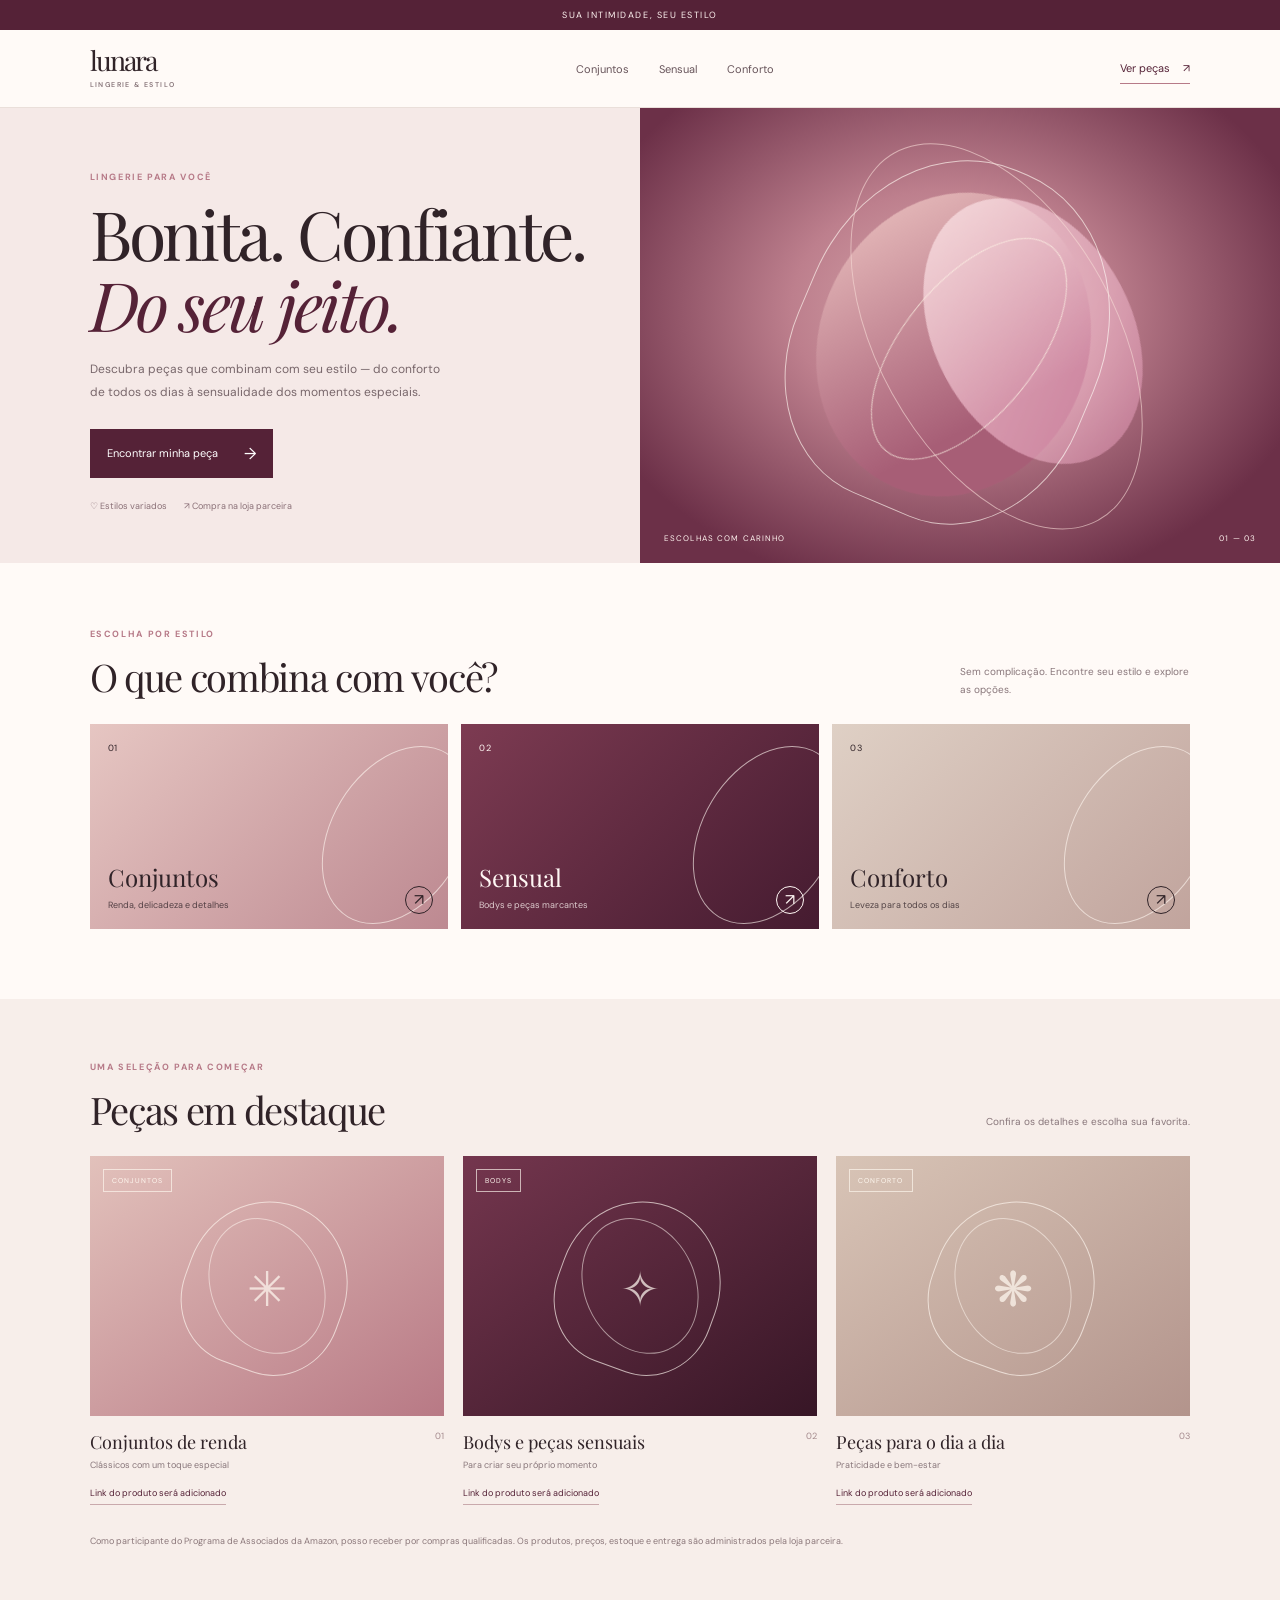
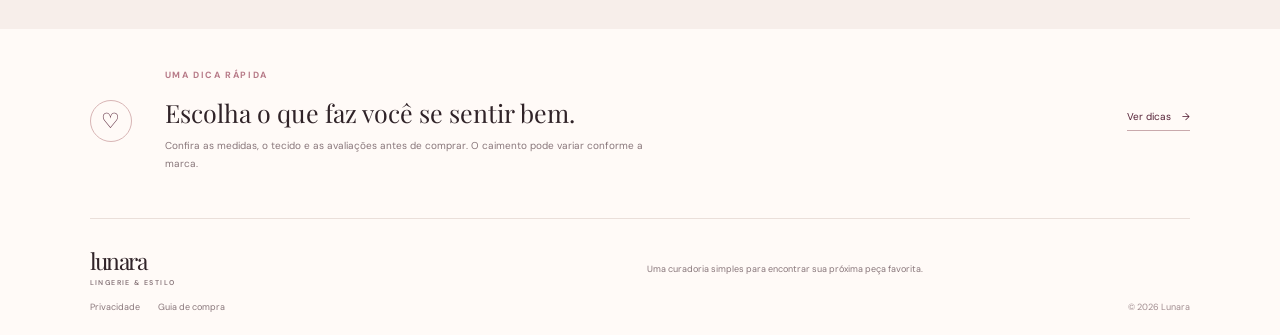
==== index.html @ 646469ec "Add files via upload" ====
<!doctype html>
<html lang="pt-BR">
<head>
  <meta charset="utf-8">
  <meta name="viewport" content="width=device-width, initial-scale=1">
  <meta name="description" content="Encontre lingerie bonita, confortável e marcante em uma seleção simples de explorar.">
  <title>Lunara — Lingerie</title>
  <link rel="stylesheet" href="styles.css">
</head>
<body>
  <div class="topbar">SUA INTIMIDADE, SEU ESTILO</div>
  <header class="header">
    <a class="logo" href="#inicio" aria-label="Lunara, início">lunara<small>LINGERIE & ESTILO</small></a>
    <nav><a href="#conjuntos">Conjuntos</a><a href="#sensual">Sensual</a><a href="#conforto">Conforto</a></nav>
    <a class="header-link" href="#selecionados">Ver peças <span>↗</span></a>
  </header>

  <main id="inicio">
    <section class="hero">
      <div class="hero-copy">
        <p class="kicker">LINGERIE PARA VOCÊ</p>
        <h1>Bonita. Confiante.<br><i>Do seu jeito.</i></h1>
        <p>Descubra peças que combinam com seu estilo — do conforto de todos os dias à sensualidade dos momentos especiais.</p>
        <a class="primary-button" href="#selecionados">Encontrar minha peça <span>→</span></a>
        <div class="hero-benefits"><span>♡ Estilos variados</span><span>↗ Compra na loja parceira</span></div>
      </div>
      <div class="hero-visual" aria-label="Arte abstrata em tons de rosa e vinho">
        <div class="shape shape-a"></div><div class="shape shape-b"></div><div class="shape shape-c"></div>
        <div class="visual-label"><span>ESCOLHAS COM CARINHO</span><span>01 — 03</span></div>
      </div>
    </section>

    <section class="categories" id="conjuntos">
      <div class="section-title"><div><p class="kicker">ESCOLHA POR ESTILO</p><h2>O que combina com você?</h2></div><p>Sem complicação. Encontre seu estilo e explore as opções.</p></div>
      <div class="category-list">
        <a class="category cat-one" href="#selecionados"><span class="cat-num">01</span><div><h3>Conjuntos</h3><p>Renda, delicadeza e detalhes</p></div><span class="arrow">↗</span></a>
        <a class="category cat-two" id="sensual" href="#selecionados"><span class="cat-num">02</span><div><h3>Sensual</h3><p>Bodys e peças marcantes</p></div><span class="arrow">↗</span></a>
        <a class="category cat-three" id="conforto" href="#selecionados"><span class="cat-num">03</span><div><h3>Conforto</h3><p>Leveza para todos os dias</p></div><span class="arrow">↗</span></a>
      </div>
    </section>

    <section class="featured" id="selecionados">
      <div class="section-title"><div><p class="kicker">UMA SELEÇÃO PARA COMEÇAR</p><h2>Peças em destaque</h2></div><p>Confira os detalhes e escolha sua favorita.</p></div>
      <div class="product-list">
        <article class="product">
          <div class="product-image product-one"><span>CONJUNTOS</span><b>✳</b></div>
          <div class="product-meta"><div><h3>Conjuntos de renda</h3><p>Clássicos com um toque especial</p></div><span>01</span></div>
          <a class="product-link" href="#" aria-disabled="true" onclick="return false">Link do produto será adicionado</a>
        </article>
        <article class="product">
          <div class="product-image product-two"><span>BODYS</span><b>✧</b></div>
          <div class="product-meta"><div><h3>Bodys e peças sensuais</h3><p>Para criar seu próprio momento</p></div><span>02</span></div>
          <a class="product-link" href="#" aria-disabled="true" onclick="return false">Link do produto será adicionado</a>
        </article>
        <article class="product">
          <div class="product-image product-three"><span>CONFORTO</span><b>❋</b></div>
          <div class="product-meta"><div><h3>Peças para o dia a dia</h3><p>Praticidade e bem-estar</p></div><span>03</span></div>
          <a class="product-link" href="#" aria-disabled="true" onclick="return false">Link do produto será adicionado</a>
        </article>
      </div>
      <p class="disclosure">Como participante do Programa de Associados da Amazon, posso receber por compras qualificadas. Os produtos, preços, estoque e entrega são administrados pela loja parceira.</p>
    </section>

    <section class="simple-guide">
      <div class="guide-icon">♡</div><div><p class="kicker">UMA DICA RÁPIDA</p><h2>Escolha o que faz você se sentir bem.</h2><p>Confira as medidas, o tecido e as avaliações antes de comprar. O caimento pode variar conforme a marca.</p></div><a href="guia.html">Ver dicas <span>→</span></a>
    </section>
  </main>
  <footer><a class="logo footer-logo" href="#inicio">lunara<small>LINGERIE & ESTILO</small></a><p>Uma curadoria simples para encontrar sua próxima peça favorita.</p><div><a href="privacidade.html">Privacidade</a><a href="guia.html">Guia de compra</a></div><small class="copyright">© <span id="year"></span> Lunara</small></footer>
  <script src="script.js"></script>
</body>
</html>
---- styles.css ----
@import url('https://fonts.googleapis.com/css2?family=DM+Sans:wght@400;500;600;700&family=Playfair+Display:ital,wght@0,400;0,500;1,400;1,500&display=swap');
:root{--wine:#552237;--rose:#b77a88;--blush:#f5e9e7;--cream:#fffaf7;--ink:#302328;--muted:#88767a;--line:#eadfda}
*{box-sizing:border-box}html{scroll-behavior:smooth}body{margin:0;background:var(--cream);color:var(--ink);font-family:'DM Sans',sans-serif}a{color:inherit;text-decoration:none}.topbar{background:var(--wine);color:#fff4f1;text-align:center;padding:9px 12px;font-size:9px;letter-spacing:.17em}.header{height:78px;padding:0 7%;display:flex;align-items:center;justify-content:space-between;border-bottom:1px solid var(--line);gap:20px}.logo{font-family:'Playfair Display',serif;font-size:27px;letter-spacing:-.07em;line-height:.9;display:inline-flex;flex-wrap:wrap;align-items:baseline;max-width:140px}.logo span{color:var(--rose)}.logo small{display:block;width:100%;font:600 7px 'DM Sans',sans-serif;letter-spacing:.2em;margin-top:7px;color:var(--muted)}nav{display:flex;gap:30px;font-size:11px;color:#67545a}nav a:hover,.header-link:hover{color:var(--rose)}.header-link{font-size:11px;color:var(--wine);border-bottom:1px solid var(--rose);padding:8px 0}.header-link span{margin-left:10px}.hero{display:grid;grid-template-columns:1fr 1fr;background:var(--blush);min-height:455px}.hero-copy{padding:60px 8% 48px 14%;display:flex;flex-direction:column;align-items:flex-start;justify-content:center}.kicker{font-size:9px;letter-spacing:.18em;color:var(--rose);font-weight:700;margin:0 0 15px}.hero h1{font:400 clamp(42px,5.4vw,68px)/1.04 'Playfair Display',serif;letter-spacing:-.045em;margin:0 0 18px}.hero h1 i{color:var(--wine);font-weight:400}.hero-copy>p:not(.kicker){font-size:12px;line-height:1.9;color:#78676b;max-width:365px;margin:0 0 25px}.primary-button{display:inline-flex;align-items:center;gap:26px;background:var(--wine);color:white;padding:14px 17px;font-size:11px}.primary-button span{font-size:16px}.hero-benefits{display:flex;flex-wrap:wrap;gap:17px;margin-top:22px;color:#8a7077;font-size:9px}.hero-visual{position:relative;overflow:hidden;background:radial-gradient(ellipse at 48% 44%,#d8a7ac 0,#bd7f8d 33%,#6c3048 80%)}.hero-visual:before{content:"";position:absolute;left:25%;top:11%;width:47%;height:79%;border:1px solid #fff8f0a8;border-radius:48% 48% 40% 40%;transform:rotate(23deg)}.hero-visual:after{content:"";position:absolute;left:37%;top:4%;width:37%;height:92%;border:1px solid #f5d9d4a0;border-radius:50%;transform:rotate(-29deg)}.shape{position:absolute;border-radius:50%;filter:blur(.3px)}.shape-a{width:42%;height:68%;left:28%;top:18%;background:linear-gradient(130deg,#f0c9c5,#a75e76 70%);transform:rotate(22deg)}.shape-b{width:31%;height:62%;left:46%;top:18%;background:linear-gradient(140deg,#e9b6b7,#77334e);transform:rotate(-28deg);mix-blend-mode:screen;opacity:.75}.shape-c{width:21%;height:58%;left:41%;top:24%;border:1px solid #fff6e7aa;transform:rotate(39deg)}.visual-label{position:absolute;bottom:20px;left:24px;right:24px;display:flex;justify-content:space-between;color:#fff3ef;font-size:8px;letter-spacing:.14em}.categories,.featured{padding:65px 7% 70px}.section-title{display:flex;justify-content:space-between;align-items:end;gap:25px;margin-bottom:25px}.section-title h2{font:400 clamp(27px,3.5vw,38px)/1.15 'Playfair Display',serif;letter-spacing:-.035em;margin:0}.section-title>p{font-size:10px;color:var(--muted);line-height:1.8;max-width:230px;margin:0}.category-list{display:grid;grid-template-columns:repeat(3,1fr);gap:13px}.category{position:relative;min-height:205px;padding:18px;display:flex;flex-direction:column;justify-content:space-between;overflow:hidden}.category:after{content:"";position:absolute;width:130px;height:190px;right:-15px;top:15px;border:1px solid #fff8f1a0;border-radius:50%;transform:rotate(31deg)}.cat-one{background:linear-gradient(135deg,#e6c6c2,#bd8991)}.cat-two{background:linear-gradient(135deg,#7d3b52,#451b30);color:#fff7f4}.cat-three{background:linear-gradient(135deg,#dfd0c5,#c1a49d)}.cat-num{font-size:9px;letter-spacing:.1em;position:relative;z-index:1}.category h3{font:400 24px 'Playfair Display',serif;margin:0 0 6px;position:relative;z-index:1}.category p{font-size:9px;margin:0;color:inherit;opacity:.78;position:relative;z-index:1}.arrow{position:absolute;right:15px;bottom:15px;border:1px solid currentColor;width:28px;height:28px;border-radius:50%;display:grid;place-items:center;z-index:1}.featured{background:#f7eeea;padding-top:62px}.product-list{display:grid;grid-template-columns:repeat(3,1fr);gap:19px}.product-image{height:260px;display:grid;place-items:center;position:relative;overflow:hidden}.product-image:before{content:"";position:absolute;width:45%;height:65%;border:1px solid #fff8f0aa;border-radius:50% 50% 40% 40%;transform:rotate(20deg)}.product-image:after{content:"";position:absolute;width:31%;height:53%;border:1px solid #fff8f088;border-radius:50%;transform:rotate(-24deg)}.product-one{background:linear-gradient(145deg,#e2c1bb,#b87985)}.product-two{background:linear-gradient(145deg,#74364e,#371626)}.product-three{background:linear-gradient(145deg,#d8c4b6,#b3948c)}.product-image>b{font:48px 'Playfair Display',serif;color:#fff8f0b8;z-index:1}.product-image>span{position:absolute;top:13px;left:13px;border:1px solid #fff9f0a8;padding:6px 8px;font-size:7px;letter-spacing:.15em;color:#fff8f0;z-index:1}.product-meta{display:flex;justify-content:space-between;gap:8px;padding:14px 0 9px}.product-meta h3{font:400 18px 'Playfair Display',serif;margin:0 0 5px}.product-meta p{font-size:9px;color:var(--muted);margin:0}.product-meta>span{font-size:9px;color:#a48a8d}.product-link{display:inline-block;font-size:9px;color:var(--wine);border-bottom:1px solid #c9a9ac;padding:5px 0}.disclosure{font-size:9px;line-height:1.8;color:#8b777a;margin-top:28px;max-width:800px}.simple-guide{margin:0 7%;padding:40px 0 45px;border-bottom:1px solid var(--line);display:grid;grid-template-columns:55px 1fr auto;gap:20px;align-items:center}.guide-icon{width:42px;height:42px;border:1px solid #d8b5b5;border-radius:50%;display:grid;place-items:center;color:var(--wine);font-size:21px}.simple-guide h2{font:400 25px 'Playfair Display',serif;margin:0 0 8px}.simple-guide p:not(.kicker){font-size:10px;color:var(--muted);line-height:1.8;max-width:510px;margin:0}.simple-guide>a{font-size:10px;color:var(--wine);border-bottom:1px solid #c9a9ac;padding-bottom:7px;white-space:nowrap}.simple-guide>a span{margin-left:8px}footer{padding:32px 7% 22px;display:grid;grid-template-columns:1fr 1fr;gap:14px;align-items:center}footer .logo{font-size:23px}footer>p{font-size:9px;color:var(--muted);margin:0}footer>div{display:flex;gap:18px;font-size:9px;color:var(--muted)}.copyright{text-align:right;color:#a18d90;font-size:9px}
@media(max-width:700px){.header{padding:16px 5%;height:auto;flex-wrap:wrap}.logo{font-size:24px}nav{order:3;width:100%;justify-content:space-between;gap:12px;padding-top:10px}nav a{font-size:10px}.hero{grid-template-columns:1fr}.hero-copy{padding:52px 7% 40px}.hero-visual{min-height:265px}.categories,.featured{padding:48px 5%}.section-title{align-items:flex-start;flex-direction:column;gap:12px}.category-list,.product-list{grid-template-columns:1fr}.category{min-height:175px}.product-image{height:280px}.simple-guide{margin:0 5%;grid-template-columns:42px 1fr;gap:14px}.simple-guide h2{font-size:22px}.simple-guide>a{grid-column:2;justify-self:start}.simple-guide p:not(.kicker){font-size:10px}footer{padding:28px 5%;grid-template-columns:1fr;gap:12px}.copyright{text-align:left}}
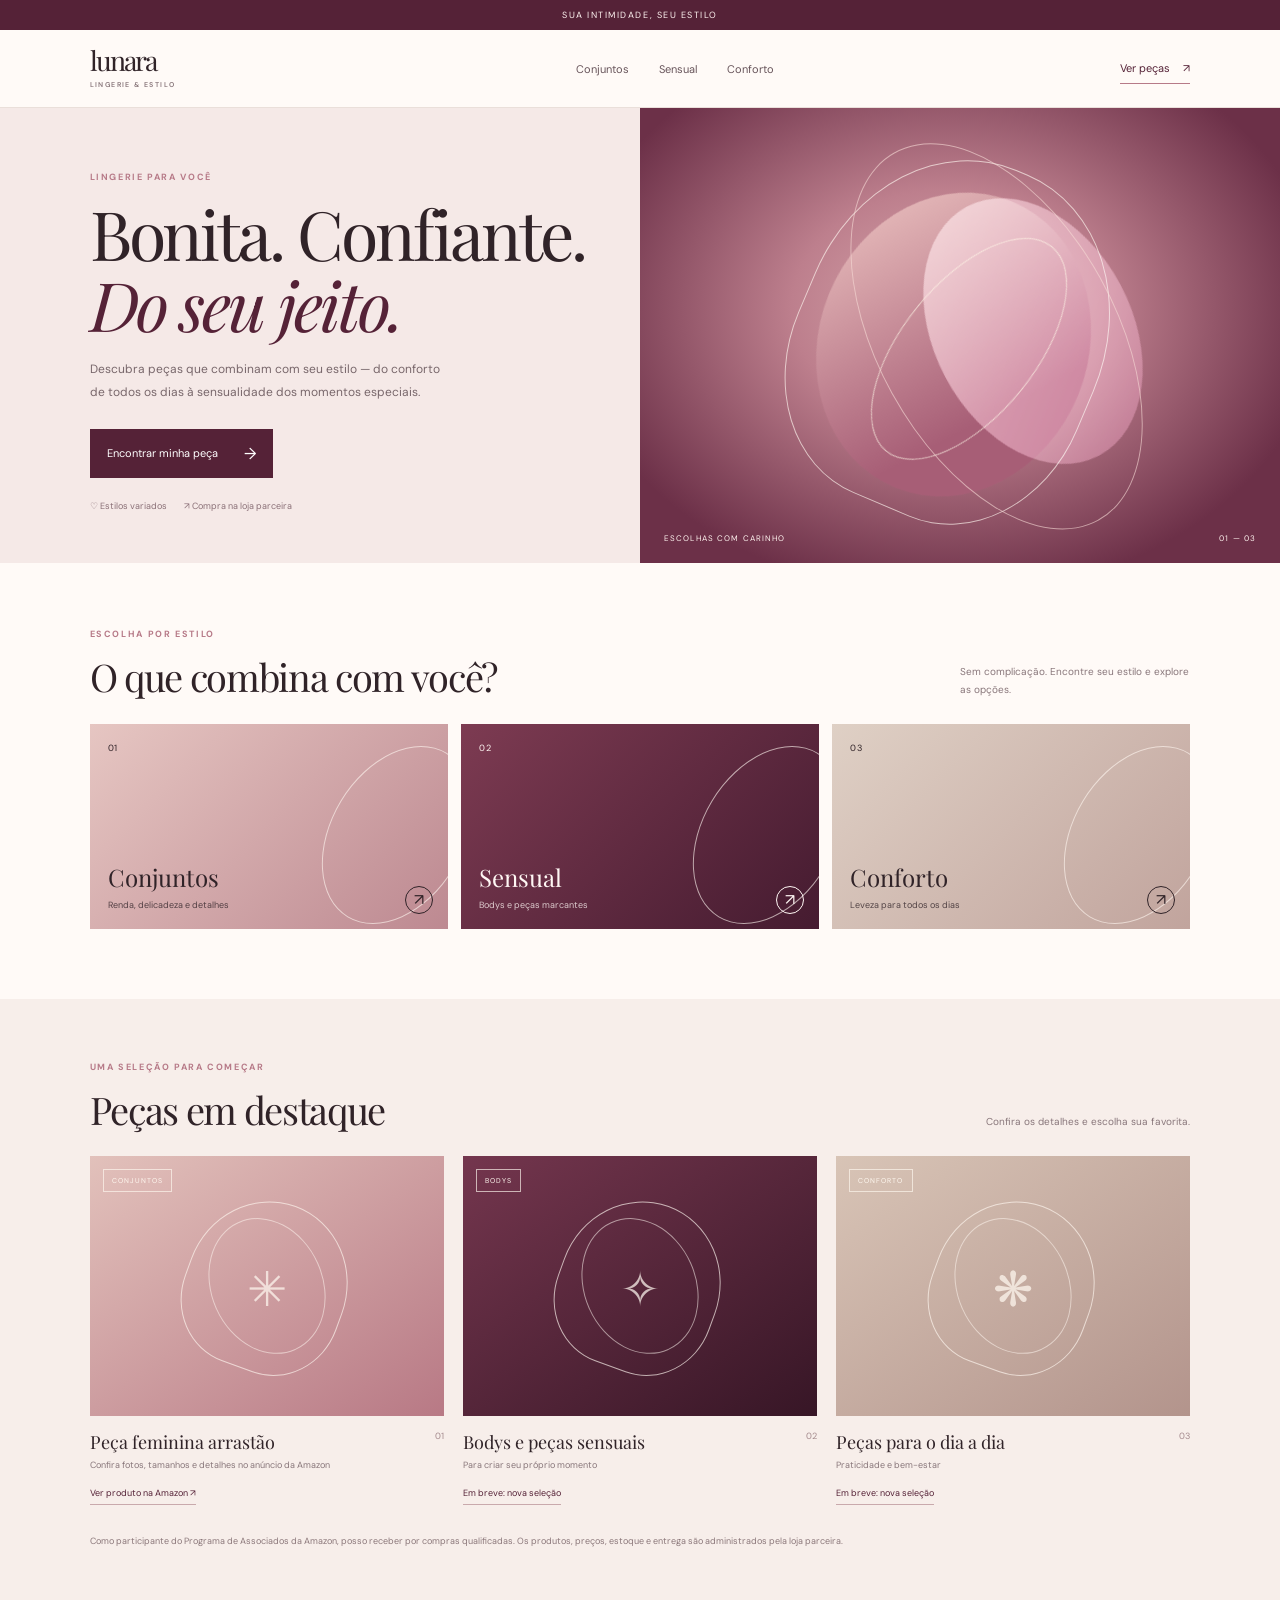
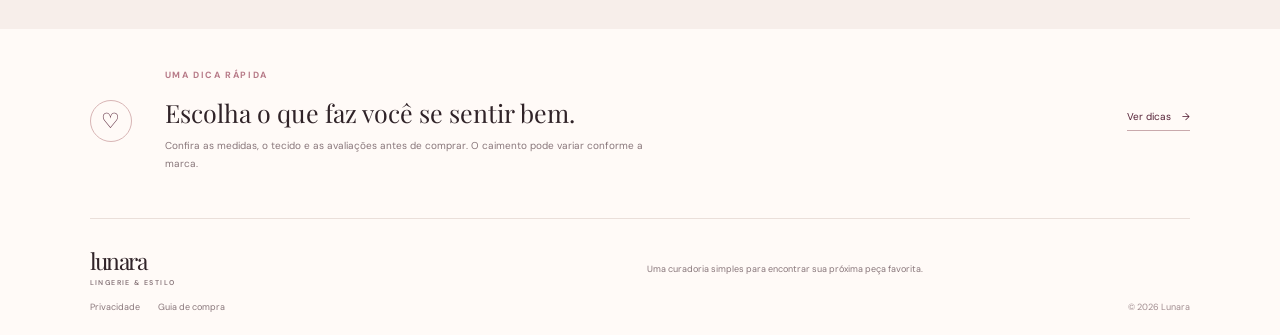
==== commit 28bd9844: "Add files via upload" ====
--- a/index.html
+++ b/index.html
@@ -44,18 +44,18 @@
       <div class="product-list">
         <article class="product">
           <div class="product-image product-one"><span>CONJUNTOS</span><b>✳</b></div>
-          <div class="product-meta"><div><h3>Conjuntos de renda</h3><p>Clássicos com um toque especial</p></div><span>01</span></div>
-          <a class="product-link" href="#" aria-disabled="true" onclick="return false">Link do produto será adicionado</a>
+          <div class="product-meta"><div><h3>Peça feminina arrastão</h3><p>Confira fotos, tamanhos e detalhes no anúncio da Amazon</p></div><span>01</span></div>
+          <a class="product-link" href="https://www.amazon.com.br/Arrast%C3%A3o-Feminino-Integrada-Elastano-Ajust%C3%A1vel/dp/B0H1NBGMNB?crid=2BBQ00EIKPMGV&dib=eyJ2IjoiMSJ9.[base64].hMGVh5SZSD7uJtcVVVZXtw0PnvrnrmQepnjSTUTgXiw&dib_tag=se&keywords=lingerie+sexy&qid=1793252196&sprefix=lingerie%2Cspecialty-aps%2C415&sr=8-15&ufe=app_do%3Aamzn1.fos.6d798eae-cadf-45de-946a-f477d47705b9&linkCode=ll2&tag=lun0e-20&linkId=429a0ffc024648e57f12e7c478dc9f0b&ref_=as_li_ss_tl" target="_blank" rel="nofollow sponsored noopener">Ver produto na Amazon ↗</a>
         </article>
         <article class="product">
           <div class="product-image product-two"><span>BODYS</span><b>✧</b></div>
           <div class="product-meta"><div><h3>Bodys e peças sensuais</h3><p>Para criar seu próprio momento</p></div><span>02</span></div>
-          <a class="product-link" href="#" aria-disabled="true" onclick="return false">Link do produto será adicionado</a>
+          <a class="product-link" href="#" aria-disabled="true" onclick="return false">Em breve: nova seleção</a>
         </article>
         <article class="product">
           <div class="product-image product-three"><span>CONFORTO</span><b>❋</b></div>
           <div class="product-meta"><div><h3>Peças para o dia a dia</h3><p>Praticidade e bem-estar</p></div><span>03</span></div>
-          <a class="product-link" href="#" aria-disabled="true" onclick="return false">Link do produto será adicionado</a>
+          <a class="product-link" href="#" aria-disabled="true" onclick="return false">Em breve: nova seleção</a>
         </article>
       </div>
       <p class="disclosure">Como participante do Programa de Associados da Amazon, posso receber por compras qualificadas. Os produtos, preços, estoque e entrega são administrados pela loja parceira.</p>
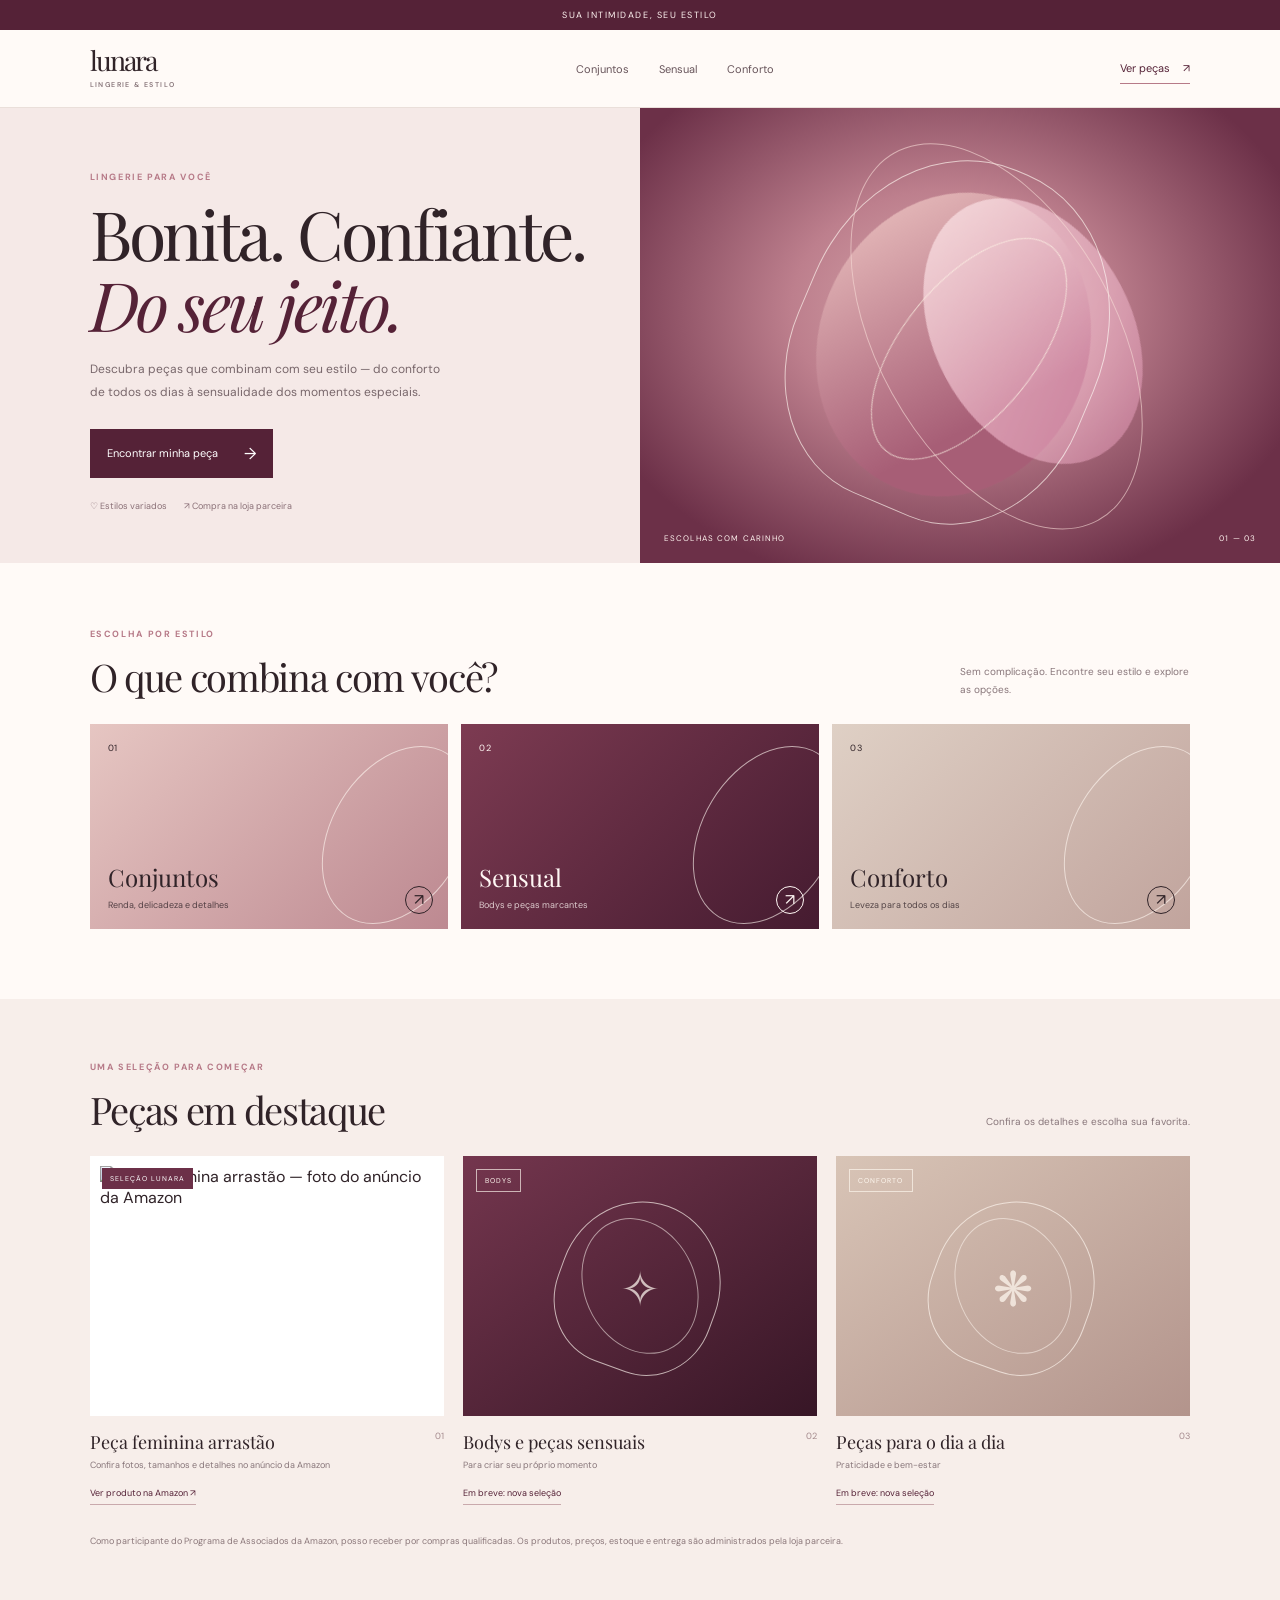
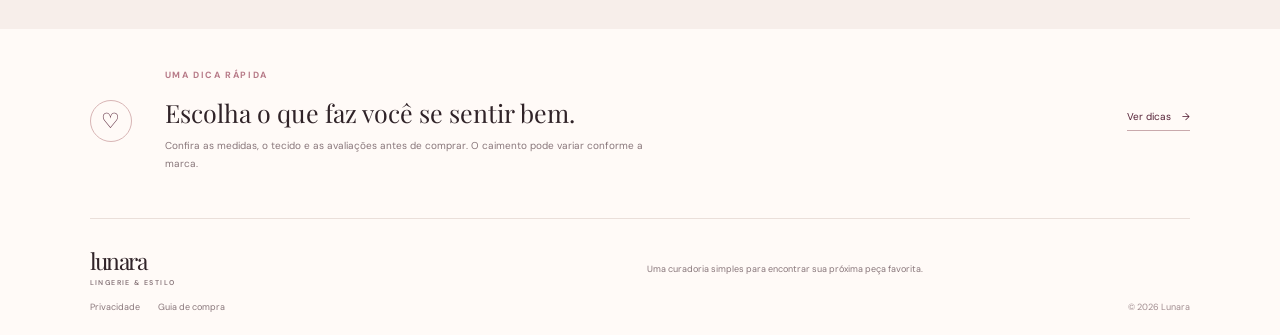
==== commit 997100e3: "Add files via upload" ====
--- a/index.html
+++ b/index.html
@@ -43,7 +43,7 @@
       <div class="section-title"><div><p class="kicker">UMA SELEÇÃO PARA COMEÇAR</p><h2>Peças em destaque</h2></div><p>Confira os detalhes e escolha sua favorita.</p></div>
       <div class="product-list">
         <article class="product">
-          <div class="product-image product-one"><span>CONJUNTOS</span><b>✳</b></div>
+          <div class="product-image product-one product-real"><img class="product-photo" src="https://m.media-amazon.com/images/I/713C6z9WGWL._AC_SX569_.jpg" alt="Peça feminina arrastão — foto do anúncio da Amazon" loading="lazy"><span>SELEÇÃO LUNARA</span></div>
           <div class="product-meta"><div><h3>Peça feminina arrastão</h3><p>Confira fotos, tamanhos e detalhes no anúncio da Amazon</p></div><span>01</span></div>
           <a class="product-link" href="https://www.amazon.com.br/Arrast%C3%A3o-Feminino-Integrada-Elastano-Ajust%C3%A1vel/dp/B0H1NBGMNB?crid=2BBQ00EIKPMGV&dib=eyJ2IjoiMSJ9.[base64].hMGVh5SZSD7uJtcVVVZXtw0PnvrnrmQepnjSTUTgXiw&dib_tag=se&keywords=lingerie+sexy&qid=1793252196&sprefix=lingerie%2Cspecialty-aps%2C415&sr=8-15&ufe=app_do%3Aamzn1.fos.6d798eae-cadf-45de-946a-f477d47705b9&linkCode=ll2&tag=lun0e-20&linkId=429a0ffc024648e57f12e7c478dc9f0b&ref_=as_li_ss_tl" target="_blank" rel="nofollow sponsored noopener">Ver produto na Amazon ↗</a>
         </article>
--- a/styles.css
+++ b/styles.css
@@ -2,3 +2,9 @@
 :root{--wine:#552237;--rose:#b77a88;--blush:#f5e9e7;--cream:#fffaf7;--ink:#302328;--muted:#88767a;--line:#eadfda}
 *{box-sizing:border-box}html{scroll-behavior:smooth}body{margin:0;background:var(--cream);color:var(--ink);font-family:'DM Sans',sans-serif}a{color:inherit;text-decoration:none}.topbar{background:var(--wine);color:#fff4f1;text-align:center;padding:9px 12px;font-size:9px;letter-spacing:.17em}.header{height:78px;padding:0 7%;display:flex;align-items:center;justify-content:space-between;border-bottom:1px solid var(--line);gap:20px}.logo{font-family:'Playfair Display',serif;font-size:27px;letter-spacing:-.07em;line-height:.9;display:inline-flex;flex-wrap:wrap;align-items:baseline;max-width:140px}.logo span{color:var(--rose)}.logo small{display:block;width:100%;font:600 7px 'DM Sans',sans-serif;letter-spacing:.2em;margin-top:7px;color:var(--muted)}nav{display:flex;gap:30px;font-size:11px;color:#67545a}nav a:hover,.header-link:hover{color:var(--rose)}.header-link{font-size:11px;color:var(--wine);border-bottom:1px solid var(--rose);padding:8px 0}.header-link span{margin-left:10px}.hero{display:grid;grid-template-columns:1fr 1fr;background:var(--blush);min-height:455px}.hero-copy{padding:60px 8% 48px 14%;display:flex;flex-direction:column;align-items:flex-start;justify-content:center}.kicker{font-size:9px;letter-spacing:.18em;color:var(--rose);font-weight:700;margin:0 0 15px}.hero h1{font:400 clamp(42px,5.4vw,68px)/1.04 'Playfair Display',serif;letter-spacing:-.045em;margin:0 0 18px}.hero h1 i{color:var(--wine);font-weight:400}.hero-copy>p:not(.kicker){font-size:12px;line-height:1.9;color:#78676b;max-width:365px;margin:0 0 25px}.primary-button{display:inline-flex;align-items:center;gap:26px;background:var(--wine);color:white;padding:14px 17px;font-size:11px}.primary-button span{font-size:16px}.hero-benefits{display:flex;flex-wrap:wrap;gap:17px;margin-top:22px;color:#8a7077;font-size:9px}.hero-visual{position:relative;overflow:hidden;background:radial-gradient(ellipse at 48% 44%,#d8a7ac 0,#bd7f8d 33%,#6c3048 80%)}.hero-visual:before{content:"";position:absolute;left:25%;top:11%;width:47%;height:79%;border:1px solid #fff8f0a8;border-radius:48% 48% 40% 40%;transform:rotate(23deg)}.hero-visual:after{content:"";position:absolute;left:37%;top:4%;width:37%;height:92%;border:1px solid #f5d9d4a0;border-radius:50%;transform:rotate(-29deg)}.shape{position:absolute;border-radius:50%;filter:blur(.3px)}.shape-a{width:42%;height:68%;left:28%;top:18%;background:linear-gradient(130deg,#f0c9c5,#a75e76 70%);transform:rotate(22deg)}.shape-b{width:31%;height:62%;left:46%;top:18%;background:linear-gradient(140deg,#e9b6b7,#77334e);transform:rotate(-28deg);mix-blend-mode:screen;opacity:.75}.shape-c{width:21%;height:58%;left:41%;top:24%;border:1px solid #fff6e7aa;transform:rotate(39deg)}.visual-label{position:absolute;bottom:20px;left:24px;right:24px;display:flex;justify-content:space-between;color:#fff3ef;font-size:8px;letter-spacing:.14em}.categories,.featured{padding:65px 7% 70px}.section-title{display:flex;justify-content:space-between;align-items:end;gap:25px;margin-bottom:25px}.section-title h2{font:400 clamp(27px,3.5vw,38px)/1.15 'Playfair Display',serif;letter-spacing:-.035em;margin:0}.section-title>p{font-size:10px;color:var(--muted);line-height:1.8;max-width:230px;margin:0}.category-list{display:grid;grid-template-columns:repeat(3,1fr);gap:13px}.category{position:relative;min-height:205px;padding:18px;display:flex;flex-direction:column;justify-content:space-between;overflow:hidden}.category:after{content:"";position:absolute;width:130px;height:190px;right:-15px;top:15px;border:1px solid #fff8f1a0;border-radius:50%;transform:rotate(31deg)}.cat-one{background:linear-gradient(135deg,#e6c6c2,#bd8991)}.cat-two{background:linear-gradient(135deg,#7d3b52,#451b30);color:#fff7f4}.cat-three{background:linear-gradient(135deg,#dfd0c5,#c1a49d)}.cat-num{font-size:9px;letter-spacing:.1em;position:relative;z-index:1}.category h3{font:400 24px 'Playfair Display',serif;margin:0 0 6px;position:relative;z-index:1}.category p{font-size:9px;margin:0;color:inherit;opacity:.78;position:relative;z-index:1}.arrow{position:absolute;right:15px;bottom:15px;border:1px solid currentColor;width:28px;height:28px;border-radius:50%;display:grid;place-items:center;z-index:1}.featured{background:#f7eeea;padding-top:62px}.product-list{display:grid;grid-template-columns:repeat(3,1fr);gap:19px}.product-image{height:260px;display:grid;place-items:center;position:relative;overflow:hidden}.product-image:before{content:"";position:absolute;width:45%;height:65%;border:1px solid #fff8f0aa;border-radius:50% 50% 40% 40%;transform:rotate(20deg)}.product-image:after{content:"";position:absolute;width:31%;height:53%;border:1px solid #fff8f088;border-radius:50%;transform:rotate(-24deg)}.product-one{background:linear-gradient(145deg,#e2c1bb,#b87985)}.product-two{background:linear-gradient(145deg,#74364e,#371626)}.product-three{background:linear-gradient(145deg,#d8c4b6,#b3948c)}.product-image>b{font:48px 'Playfair Display',serif;color:#fff8f0b8;z-index:1}.product-image>span{position:absolute;top:13px;left:13px;border:1px solid #fff9f0a8;padding:6px 8px;font-size:7px;letter-spacing:.15em;color:#fff8f0;z-index:1}.product-meta{display:flex;justify-content:space-between;gap:8px;padding:14px 0 9px}.product-meta h3{font:400 18px 'Playfair Display',serif;margin:0 0 5px}.product-meta p{font-size:9px;color:var(--muted);margin:0}.product-meta>span{font-size:9px;color:#a48a8d}.product-link{display:inline-block;font-size:9px;color:var(--wine);border-bottom:1px solid #c9a9ac;padding:5px 0}.disclosure{font-size:9px;line-height:1.8;color:#8b777a;margin-top:28px;max-width:800px}.simple-guide{margin:0 7%;padding:40px 0 45px;border-bottom:1px solid var(--line);display:grid;grid-template-columns:55px 1fr auto;gap:20px;align-items:center}.guide-icon{width:42px;height:42px;border:1px solid #d8b5b5;border-radius:50%;display:grid;place-items:center;color:var(--wine);font-size:21px}.simple-guide h2{font:400 25px 'Playfair Display',serif;margin:0 0 8px}.simple-guide p:not(.kicker){font-size:10px;color:var(--muted);line-height:1.8;max-width:510px;margin:0}.simple-guide>a{font-size:10px;color:var(--wine);border-bottom:1px solid #c9a9ac;padding-bottom:7px;white-space:nowrap}.simple-guide>a span{margin-left:8px}footer{padding:32px 7% 22px;display:grid;grid-template-columns:1fr 1fr;gap:14px;align-items:center}footer .logo{font-size:23px}footer>p{font-size:9px;color:var(--muted);margin:0}footer>div{display:flex;gap:18px;font-size:9px;color:var(--muted)}.copyright{text-align:right;color:#a18d90;font-size:9px}
 @media(max-width:700px){.header{padding:16px 5%;height:auto;flex-wrap:wrap}.logo{font-size:24px}nav{order:3;width:100%;justify-content:space-between;gap:12px;padding-top:10px}nav a{font-size:10px}.hero{grid-template-columns:1fr}.hero-copy{padding:52px 7% 40px}.hero-visual{min-height:265px}.categories,.featured{padding:48px 5%}.section-title{align-items:flex-start;flex-direction:column;gap:12px}.category-list,.product-list{grid-template-columns:1fr}.category{min-height:175px}.product-image{height:280px}.simple-guide{margin:0 5%;grid-template-columns:42px 1fr;gap:14px}.simple-guide h2{font-size:22px}.simple-guide>a{grid-column:2;justify-self:start}.simple-guide p:not(.kicker){font-size:10px}footer{padding:28px 5%;grid-template-columns:1fr;gap:12px}.copyright{text-align:left}}
+
+/* Foto real do primeiro produto */
+.product-image.product-real{background:#fff; padding:10px;}
+.product-image.product-real:before,.product-image.product-real:after{display:none;}
+.product-image .product-photo{display:block;width:100%;height:100%;object-fit:contain;position:relative;z-index:0;}
+.product-image.product-real>span{background:#6c3048;color:#fff;border:0;top:12px;left:12px;}
